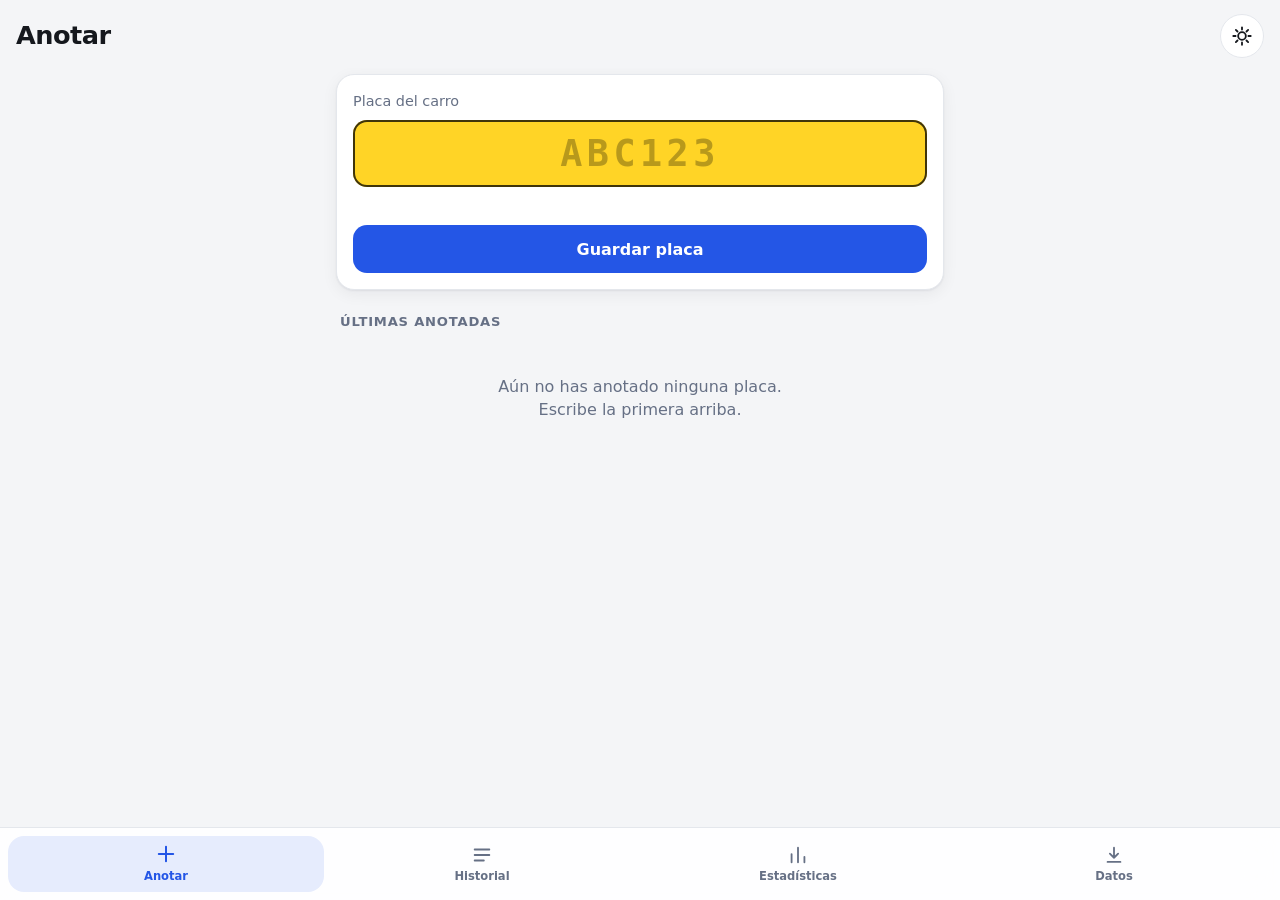
==== app/src/main/assets/index.html @ 3c6f37eb "Convertir Placas en app Android instalable con actualizaciones sobre la versión instalada" ====
<!doctype html>
<html lang="es">
<head>
<meta charset="utf-8">
<meta name="viewport" content="width=device-width, initial-scale=1, viewport-fit=cover">
<title>Placas</title>
<meta name="description" content="Anota las placas de los carros que ves y lleva tus estadísticas.">
<meta name="theme-color" content="#f4f5f7">
<link rel="stylesheet" href="styles.css">
<script>
  // Aplica el tema antes de pintar para evitar parpadeos
  (function () {
    var t = null;
    try { t = localStorage.getItem('placas.tema'); } catch (e) {}
    if (!t) t = matchMedia('(prefers-color-scheme: dark)').matches ? 'dark' : 'light';
    document.documentElement.dataset.theme = t;
  })();
</script>
</head>
<body>
<header class="top">
  <h1 id="titulo">Anotar</h1>
  <button id="btnTema" class="icon-btn" aria-label="Cambiar entre modo claro y oscuro" title="Modo claro / oscuro">
    <svg class="sol" viewBox="0 0 24 24" aria-hidden="true"><circle cx="12" cy="12" r="4.2"/><path d="M12 2.5v2.5M12 19v2.5M2.5 12H5M19 12h2.5M5.3 5.3l1.8 1.8M16.9 16.9l1.8 1.8M5.3 18.7l1.8-1.8M16.9 7.1l1.8-1.8"/></svg>
    <svg class="luna" viewBox="0 0 24 24" aria-hidden="true"><path d="M20 14.5A8.5 8.5 0 0 1 9.5 4a8.5 8.5 0 1 0 10.5 10.5z"/></svg>
  </button>
</header>

<main>
  <!-- ANOTAR -->
  <section class="view active" id="v-anotar">
    <form id="formPlaca" class="card entrada" autocomplete="off">
      <label for="inPlaca">Placa del carro</label>
      <div class="placa-input">
        <input id="inPlaca" type="text" inputmode="text" autocapitalize="characters" autocorrect="off"
               spellcheck="false" maxlength="10" placeholder="ABC123" enterkeyhint="done">
      </div>
      <p id="pista" class="pista" aria-live="polite"></p>
      <button class="btn primario" type="submit">Guardar placa</button>
    </form>

    <div id="resultado" aria-live="polite"></div>

    <h2 class="sub">Últimas anotadas</h2>
    <ul id="recientes" class="lista"></ul>
  </section>

  <!-- HISTORIAL -->
  <section class="view" id="v-historial">
    <div class="buscador">
      <svg viewBox="0 0 24 24" aria-hidden="true"><circle cx="11" cy="11" r="6.5"/><path d="M16 16l4.5 4.5"/></svg>
      <input id="inBuscar" type="search" placeholder="Buscar placa…" autocapitalize="characters" autocomplete="off">
    </div>
    <div class="chips" role="group" aria-label="Filtro">
      <button class="chip on" data-filtro="todas">Todas</button>
      <button class="chip" data-filtro="repetidas">Solo repetidas</button>
    </div>
    <div id="historial"></div>
  </section>

  <!-- ESTADÍSTICAS -->
  <section class="view" id="v-stats">
    <div id="stats"></div>
  </section>

  <!-- DATOS -->
  <section class="view" id="v-datos">
    <div class="card">
      <h2>Tu archivo CSV</h2>
      <p class="muted" id="infoDatos"></p>
      <p class="muted">Los registros se guardan en este celular, en formato CSV, y funcionan sin internet.</p>
      <p class="muted solo-app"><code id="rutaCsv"></code></p>
    </div>
    <div class="card">
      <h2>Exportar</h2>
      <p class="muted">Guarda una copia del CSV en la carpeta que elijas, o compártela.</p>
      <div class="fila">
        <button class="btn primario" id="btnExportar">Guardar CSV</button>
        <button class="btn" id="btnCompartir">Compartir</button>
      </div>
    </div>
    <div class="card">
      <h2>Importar</h2>
      <p class="muted">Carga un CSV exportado antes. Columnas: <code>placa, fecha, hora, iso</code>.</p>
      <label class="radio"><input type="radio" name="modoImp" value="combinar" checked> Combinar con lo que ya tengo</label>
      <label class="radio"><input type="radio" name="modoImp" value="reemplazar"> Reemplazar todo</label>
      <button class="btn" id="btnImportar">Elegir archivo CSV</button>
      <input type="file" id="inArchivo" accept=".csv,text/csv,text/plain" hidden>
    </div>
    <div class="card solo-app">
      <h2>Actualización</h2>
      <p class="muted" id="versionApp"></p>
      <p class="muted" id="estadoAct">La app se actualiza encima de la instalada, sin perder tus placas.</p>
      <button class="btn" id="btnActualizar">Buscar actualización</button>
    </div>
    <div class="card">
      <h2>Borrar</h2>
      <p class="muted">Elimina todos los registros de este celular. Exporta antes si quieres conservarlos.</p>
      <button class="btn peligro" id="btnBorrarTodo">Borrar todo</button>
    </div>
  </section>
</main>

<nav class="tabs" aria-label="Secciones">
  <span class="tab-pill" aria-hidden="true"></span>
  <button class="tab on" data-view="anotar" data-titulo="Anotar">
    <svg viewBox="0 0 24 24" aria-hidden="true"><path d="M12 5v14M5 12h14"/></svg><span>Anotar</span>
  </button>
  <button class="tab" data-view="historial" data-titulo="Historial">
    <svg viewBox="0 0 24 24" aria-hidden="true"><path d="M4 6h16M4 12h16M4 18h10"/></svg><span>Historial</span>
  </button>
  <button class="tab" data-view="stats" data-titulo="Estadísticas">
    <svg viewBox="0 0 24 24" aria-hidden="true"><path d="M5 20V11M12 20V4M19 20v-6"/></svg><span>Estadísticas</span>
  </button>
  <button class="tab" data-view="datos" data-titulo="Datos">
    <svg viewBox="0 0 24 24" aria-hidden="true"><path d="M12 4v11M7.5 10.5L12 15l4.5-4.5M5 19.5h14"/></svg><span>Datos</span>
  </button>
</nav>

<!-- Detalle de una placa -->
<div class="fondo" id="fondo" hidden></div>
<aside class="hoja" id="hoja" role="dialog" aria-modal="true" aria-labelledby="hojaPlaca" hidden>
  <div class="asa" aria-hidden="true"></div>
  <div id="hojaCuerpo"></div>
  <button class="btn" id="btnCerrarHoja">Cerrar</button>
</aside>

<div class="toast" id="toast" role="status" aria-live="polite"></div>

<script src="app.js"></script>
</body>
</html>
---- app/src/main/assets/styles.css ----
:root {
  --bg: #f4f5f7;
  --card: #ffffff;
  --text: #15181d;
  --muted: #667085;
  --line: #e4e7ec;
  --accent: #2456e6;
  --accent-text: #ffffff;
  --accent-soft: #e6ecfd;
  --ok: #12805c;
  --ok-soft: #dff5ec;
  --warn: #9a5b00;
  --warn-soft: #fdefd3;
  --danger: #c62828;
  --plate: #ffd426;
  --plate-text: #15181d;
  --shadow: 0 1px 2px rgba(16, 24, 40, .06), 0 4px 16px rgba(16, 24, 40, .06);
  --ease: cubic-bezier(.22, 1, .36, 1);
  --spring: cubic-bezier(.34, 1.56, .64, 1);
  color-scheme: light;
}
:root[data-theme="dark"] {
  --bg: #0e1116;
  --card: #181c23;
  --text: #eef0f4;
  --muted: #98a2b3;
  --line: #2a303a;
  --accent: #7c9dff;
  --accent-text: #0b1020;
  --accent-soft: #1d2740;
  --ok: #5fd3a6;
  --ok-soft: #12302a;
  --warn: #ffc65c;
  --warn-soft: #3a2c10;
  --danger: #ff7b72;
  --plate: #f2c81f;
  --shadow: 0 1px 2px rgba(0, 0, 0, .4), 0 6px 20px rgba(0, 0, 0, .3);
  color-scheme: dark;
}

* { box-sizing: border-box; -webkit-tap-highlight-color: transparent; }
html, body { height: 100%; }
body {
  margin: 0;
  font: 16px/1.45 system-ui, -apple-system, "Segoe UI", Roboto, sans-serif;
  background: var(--bg);
  color: var(--text);
  transition: background-color .35s var(--ease), color .35s var(--ease);
  overscroll-behavior-y: none;
}
h1, h2, p { margin: 0; }
button, input { font: inherit; color: inherit; }
button { cursor: pointer; }
svg { width: 22px; height: 22px; fill: none; stroke: currentColor; stroke-width: 2; stroke-linecap: round; stroke-linejoin: round; }
code { font-family: ui-monospace, Menlo, Consolas, monospace; font-size: .9em; }
.muted { color: var(--muted); font-size: .92rem; }

/* Cabecera */
.top {
  position: sticky; top: 0; z-index: 5;
  display: flex; align-items: center; justify-content: space-between;
  padding: calc(env(safe-area-inset-top) + 14px) 16px 10px;
  background: color-mix(in srgb, var(--bg) 85%, transparent);
  backdrop-filter: blur(14px); -webkit-backdrop-filter: blur(14px);
}
.top h1 { font-size: 1.6rem; letter-spacing: -.02em; }
.top h1.cambia { animation: titulo .35s var(--ease); }
@keyframes titulo { from { opacity: 0; transform: translateY(6px); } }

.icon-btn {
  position: relative; width: 44px; height: 44px; border-radius: 50%;
  border: 1px solid var(--line); background: var(--card);
  display: grid; place-items: center; overflow: hidden;
  transition: transform .2s var(--spring), background-color .35s;
}
.icon-btn:active { transform: scale(.88); }
.icon-btn svg { position: absolute; transition: transform .5s var(--spring), opacity .3s; }
:root[data-theme="light"] .luna, :root[data-theme="dark"] .sol { opacity: 0; transform: rotate(-90deg) scale(.4); }

/* Vistas */
main { max-width: 640px; margin: 0 auto; padding: 6px 16px calc(96px + env(safe-area-inset-bottom)); }
.view { display: none; }
.view.active { display: block; animation: entra .38s var(--ease); }
@keyframes entra { from { opacity: 0; transform: translateY(14px); } }

.card {
  background: var(--card); border: 1px solid var(--line); border-radius: 18px;
  padding: 16px; margin-bottom: 14px; box-shadow: var(--shadow);
  transition: background-color .35s var(--ease), border-color .35s var(--ease);
}
.card h2 { font-size: 1.05rem; margin-bottom: 6px; }
.card .muted + .muted { margin-top: 6px; }
.sub { font-size: .82rem; text-transform: uppercase; letter-spacing: .06em; color: var(--muted); margin: 22px 4px 8px; font-weight: 600; }

/* Entrada de placa */
.entrada label { display: block; font-size: .9rem; color: var(--muted); margin-bottom: 8px; }
.placa-input {
  background: var(--plate); border-radius: 14px; padding: 5px;
  box-shadow: inset 0 0 0 2px rgba(0, 0, 0, .75);
  transition: transform .25s var(--spring);
}
.placa-input:focus-within { transform: scale(1.015); }
.placa-input.sacude { animation: sacude .4s; }
@keyframes sacude { 20%, 60% { transform: translateX(-7px); } 40%, 80% { transform: translateX(7px); } }
.placa-input input {
  width: 100%; border: 0; outline: 0; background: transparent; color: var(--plate-text);
  text-align: center; text-transform: uppercase;
  font: 700 2.3rem/1.5 ui-monospace, Menlo, Consolas, monospace; letter-spacing: .12em;
}
.placa-input input::placeholder { color: rgba(0, 0, 0, .28); }
.pista { min-height: 1.5em; margin: 8px 2px; font-size: .92rem; color: var(--muted); }
.pista.vista { color: var(--warn); font-weight: 600; }

.btn {
  display: inline-flex; align-items: center; justify-content: center; gap: 8px;
  min-height: 48px; padding: 0 18px; border-radius: 14px;
  border: 1px solid var(--line); background: var(--card); font-weight: 600;
  transition: transform .18s var(--spring), filter .2s, background-color .35s;
}
.btn:active { transform: scale(.96); filter: brightness(.94); }
.btn.primario { background: var(--accent); color: var(--accent-text); border-color: transparent; }
.btn.peligro { color: var(--danger); }
.entrada .btn, #btnCerrarHoja { width: 100%; }
.fila { display: flex; gap: 10px; flex-wrap: wrap; margin-top: 12px; }
.fila .btn { flex: 1; }
.radio { display: flex; align-items: center; gap: 10px; padding: 8px 0; }
.radio input { width: 20px; height: 20px; accent-color: var(--accent); }
#btnImportar, #btnBorrarTodo, #btnActualizar { margin-top: 10px; }
.btn:disabled { opacity: .5; }
#rutaCsv { word-break: break-all; font-size: .8rem; }
[hidden] { display: none !important; }

/* Resultado al guardar */
.aviso {
  border-radius: 18px; padding: 14px 16px; margin-bottom: 4px;
  animation: pop .5s var(--spring);
}
@keyframes pop { from { opacity: 0; transform: scale(.9) translateY(-8px); } }
.aviso.nueva { background: var(--ok-soft); color: var(--ok); }
.aviso.repetida { background: var(--warn-soft); color: var(--warn); }
.aviso strong { display: block; font-size: 1.05rem; }
.aviso dl { margin: 8px 0 0; display: grid; grid-template-columns: auto 1fr; gap: 2px 12px; font-size: .92rem; color: var(--text); }
.aviso dt { color: var(--muted); }
.aviso dd { margin: 0; }
.aviso button { margin-top: 10px; background: none; border: 0; padding: 4px 0; font-weight: 600; color: inherit; text-decoration: underline; }

/* Listas */
.lista { list-style: none; margin: 0; padding: 0; }
.item {
  display: flex; align-items: center; gap: 12px; width: 100%; text-align: left;
  background: var(--card); border: 1px solid var(--line); border-radius: 14px;
  padding: 10px 12px; margin-bottom: 8px;
  animation: item .4s var(--ease) backwards; animation-delay: calc(var(--i, 0) * 28ms);
  transition: transform .18s var(--ease), opacity .25s, background-color .35s, border-color .35s;
}
@keyframes item { from { opacity: 0; transform: translateY(10px); } }
.item:active { transform: scale(.985); }
.item.sale { opacity: 0; transform: translateX(40px); }
.item .abre { flex: 1; display: flex; align-items: center; gap: 12px; background: none; border: 0; padding: 0; text-align: left; min-width: 0; }
.item .cuando { flex: 1; min-width: 0; font-size: .92rem; color: var(--muted); }
.item .cuando b { display: block; color: var(--text); font-weight: 500; }
.placa {
  flex: none; background: var(--plate); color: var(--plate-text);
  font: 700 1rem/1 ui-monospace, Menlo, Consolas, monospace; letter-spacing: .08em;
  padding: 8px 10px; border-radius: 8px; box-shadow: inset 0 0 0 1.5px rgba(0, 0, 0, .7);
}
.placa.grande { font-size: 1.7rem; padding: 12px 18px; border-radius: 12px; }
.veces { flex: none; font-size: .8rem; font-weight: 700; padding: 3px 8px; border-radius: 999px; background: var(--warn-soft); color: var(--warn); }
.borrar { flex: none; width: 40px; height: 40px; border-radius: 50%; border: 0; background: none; color: var(--muted); display: grid; place-items: center; }
.borrar:active { background: var(--line); }
.borrar svg { width: 18px; height: 18px; }
.vacio { text-align: center; color: var(--muted); padding: 36px 12px; animation: entra .4s var(--ease); }
.mas { width: 100%; margin-top: 6px; }

.buscador { position: relative; margin-bottom: 10px; }
.buscador svg { position: absolute; left: 14px; top: 13px; color: var(--muted); }
.buscador input {
  width: 100%; height: 48px; padding: 0 14px 0 46px; border-radius: 14px;
  border: 1px solid var(--line); background: var(--card); outline: 0; text-transform: uppercase;
  transition: border-color .2s, box-shadow .2s, background-color .35s;
}
.buscador input::placeholder { text-transform: none; }
.buscador input:focus { border-color: var(--accent); box-shadow: 0 0 0 3px var(--accent-soft); }
.chips { display: flex; gap: 8px; margin-bottom: 6px; }
.chip { height: 36px; padding: 0 14px; border-radius: 999px; border: 1px solid var(--line); background: var(--card); font-size: .9rem; font-weight: 600; color: var(--muted); transition: all .25s var(--ease); }
.chip.on { background: var(--accent); border-color: transparent; color: var(--accent-text); }

/* Estadísticas */
.kpis { display: grid; grid-template-columns: repeat(2, 1fr); gap: 10px; margin-bottom: 14px; }
.kpi { background: var(--card); border: 1px solid var(--line); border-radius: 16px; padding: 14px; animation: item .45s var(--ease) backwards; animation-delay: calc(var(--i, 0) * 45ms); transition: background-color .35s, border-color .35s; }
.kpi b { display: block; font-size: 1.75rem; letter-spacing: -.02em; font-variant-numeric: tabular-nums; }
.kpi span { color: var(--muted); font-size: .86rem; }
.barras { display: flex; align-items: flex-end; gap: 4px; height: 130px; margin-top: 12px; }
.barra { flex: 1; display: flex; flex-direction: column; align-items: center; justify-content: flex-end; height: 100%; gap: 4px; min-width: 0; }
.barra i { display: block; width: 100%; max-width: 26px; border-radius: 5px 5px 2px 2px; background: var(--accent); height: 0; min-height: 2px; opacity: .9; transition: height .7s var(--ease); transition-delay: calc(var(--i, 0) * 22ms); }
.barra.cero i { background: var(--line); }
.barra.max i { opacity: 1; }
.barra small { font-size: .66rem; color: var(--muted); white-space: nowrap; }
.barra em { font-style: normal; font-size: .68rem; color: var(--text); font-variant-numeric: tabular-nums; }
.datos { margin: 8px 0 0; display: grid; grid-template-columns: 1fr auto; gap: 8px 12px; font-size: .95rem; }
.datos dt { color: var(--muted); }
.datos dd { margin: 0; font-weight: 600; text-align: right; }
.card .lista { margin-top: 10px; }
.card .item { box-shadow: none; }
.card .item:last-child { margin-bottom: 0; }

/* Hoja de detalle */
.fondo { position: fixed; inset: 0; z-index: 20; background: rgba(0, 0, 0, .45); opacity: 0; transition: opacity .3s; }
.fondo.ver { opacity: 1; }
.hoja {
  position: fixed; left: 0; right: 0; bottom: 0; z-index: 21;
  max-width: 640px; margin: 0 auto; max-height: 86vh; overflow-y: auto;
  background: var(--card); border-radius: 24px 24px 0 0;
  padding: 10px 18px calc(18px + env(safe-area-inset-bottom));
  transform: translateY(105%); transition: transform .45s var(--ease);
}
.hoja.ver { transform: none; }
.asa { width: 40px; height: 5px; border-radius: 3px; background: var(--line); margin: 0 auto 16px; }
.hoja-cab { display: flex; align-items: center; gap: 14px; margin-bottom: 6px; }
.hoja-cab p { color: var(--muted); }
.linea { list-style: none; margin: 16px 0; padding: 0 0 0 6px; }
.linea li { position: relative; padding: 0 0 16px 22px; border-left: 2px solid var(--line); animation: item .4s var(--ease) backwards; animation-delay: calc(var(--i, 0) * 40ms); }
.linea li:last-child { border-left-color: transparent; padding-bottom: 0; }
.linea li::before { content: ""; position: absolute; left: -7px; top: 3px; width: 12px; height: 12px; border-radius: 50%; background: var(--accent); box-shadow: 0 0 0 3px var(--card); }
.linea b { display: block; font-weight: 600; }
.linea span { color: var(--muted); font-size: .88rem; }

/* Toast */
.toast {
  position: fixed; left: 50%; bottom: calc(92px + env(safe-area-inset-bottom)); z-index: 30;
  display: flex; align-items: center; gap: 14px; max-width: calc(100vw - 32px);
  background: var(--text); color: var(--bg); padding: 12px 16px; border-radius: 14px;
  font-size: .94rem; box-shadow: var(--shadow);
  transform: translate(-50%, 30px); opacity: 0; pointer-events: none;
  transition: transform .4s var(--spring), opacity .25s;
}
.toast.ver { transform: translate(-50%, 0); opacity: 1; pointer-events: auto; }
.toast button { background: none; border: 0; color: inherit; font-weight: 700; text-decoration: underline; padding: 0; }

/* Barra inferior */
.tabs {
  position: fixed; left: 0; right: 0; bottom: 0; z-index: 10;
  display: grid; grid-template-columns: repeat(4, 1fr);
  padding: 8px 8px calc(8px + env(safe-area-inset-bottom));
  background: color-mix(in srgb, var(--card) 90%, transparent);
  backdrop-filter: blur(16px); -webkit-backdrop-filter: blur(16px);
  border-top: 1px solid var(--line);
  transition: background-color .35s, border-color .35s;
}
.tab-pill {
  position: absolute; top: 8px; left: 8px; height: 56px; width: calc((100% - 16px) / 4);
  border-radius: 16px; background: var(--accent-soft);
  transform: translateX(calc(var(--pos, 0) * 100%)); transition: transform .45s var(--ease), background-color .35s;
}
.tab { position: relative; height: 56px; border: 0; background: none; display: flex; flex-direction: column; align-items: center; justify-content: center; gap: 2px; color: var(--muted); font-size: .72rem; font-weight: 600; transition: color .25s; }
.tab svg { transition: transform .35s var(--spring); }
.tab.on { color: var(--accent); }
.tab.on svg { transform: translateY(-1px) scale(1.12); }
.tab:active svg { transform: scale(.85); }

/* Cambio de tema con revelado circular */
::view-transition-old(root), ::view-transition-new(root) { animation: none; mix-blend-mode: normal; }
::view-transition-new(root) { animation: revela .55s var(--ease); }
@keyframes revela { from { clip-path: circle(0 at var(--tx, 90%) var(--ty, 5%)); } to { clip-path: circle(150vmax at var(--tx, 90%) var(--ty, 5%)); } }

:focus-visible { outline: 2px solid var(--accent); outline-offset: 2px; }
.placa-input input:focus-visible { outline: 0; }

@media (prefers-reduced-motion: reduce) {
  *, *::before, *::after { animation-duration: .01ms !important; animation-delay: 0s !important; transition-duration: .01ms !important; transition-delay: 0s !important; }
}
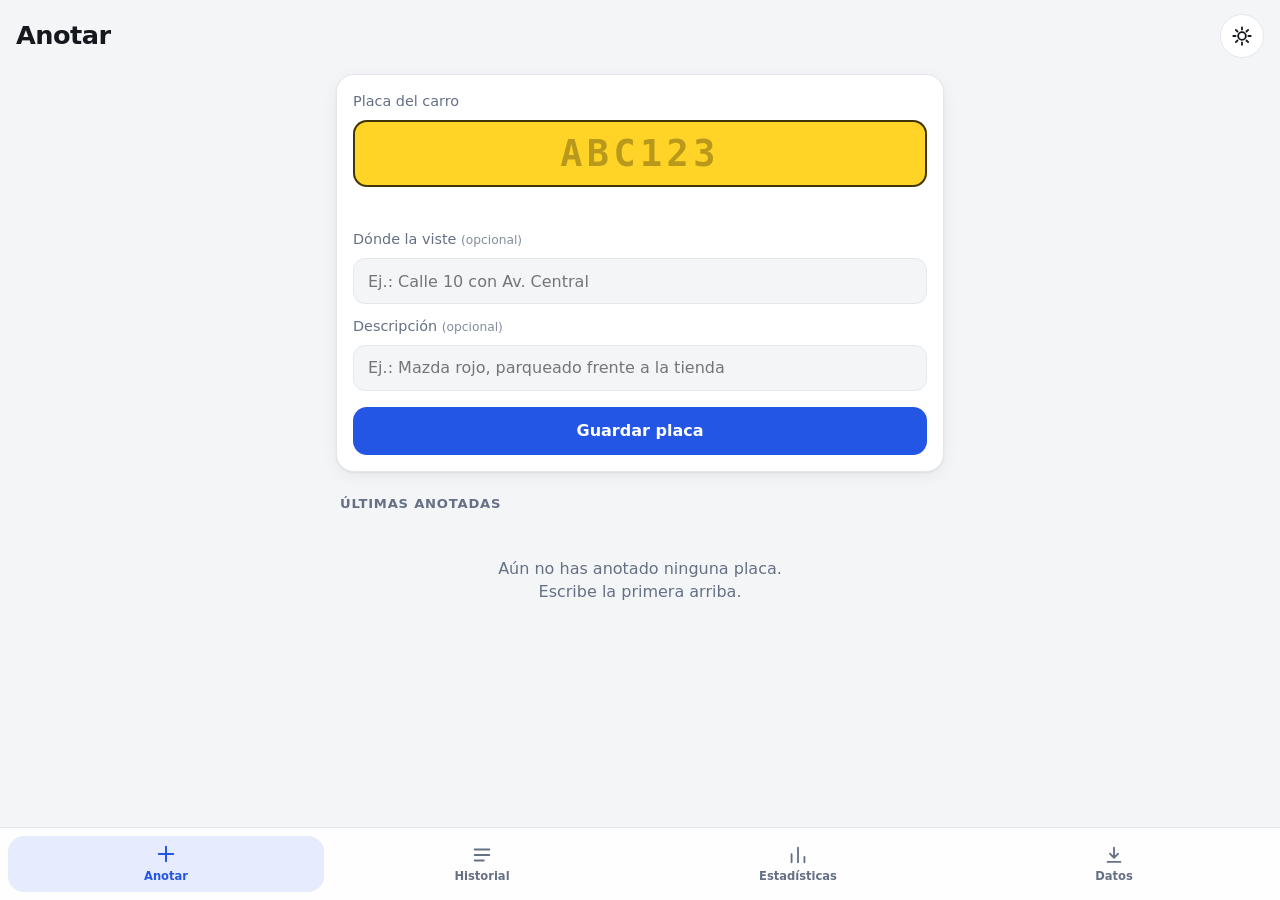
==== commit 3cdc3607: "Añadir lugar y descripción a cada registro, con patrones y lugares frecuentes" ====
--- a/app/src/main/assets/index.html
+++ b/app/src/main/assets/index.html
@@ -36,6 +36,11 @@
                spellcheck="false" maxlength="10" placeholder="ABC123" enterkeyhint="done">
       </div>
       <p id="pista" class="pista" aria-live="polite"></p>
+      <label for="inLugar">Dónde la viste <small>(opcional)</small></label>
+      <input id="inLugar" class="campo" type="text" maxlength="80" placeholder="Ej.: Calle 10 con Av. Central" autocapitalize="sentences" enterkeyhint="next">
+      <div id="chipsLugar" class="chips sugeridos" aria-label="Lugares recientes"></div>
+      <label for="inNota">Descripción <small>(opcional)</small></label>
+      <input id="inNota" class="campo" type="text" maxlength="200" placeholder="Ej.: Mazda rojo, parqueado frente a la tienda" autocapitalize="sentences" enterkeyhint="done">
       <button class="btn primario" type="submit">Guardar placa</button>
     </form>
 
@@ -49,7 +54,7 @@
   <section class="view" id="v-historial">
     <div class="buscador">
       <svg viewBox="0 0 24 24" aria-hidden="true"><circle cx="11" cy="11" r="6.5"/><path d="M16 16l4.5 4.5"/></svg>
-      <input id="inBuscar" type="search" placeholder="Buscar placa…" autocapitalize="characters" autocomplete="off">
+      <input id="inBuscar" type="search" placeholder="Buscar placa, lugar o descripción…" autocomplete="off">
     </div>
     <div class="chips" role="group" aria-label="Filtro">
       <button class="chip on" data-filtro="todas">Todas</button>
@@ -81,7 +86,7 @@
     </div>
     <div class="card">
       <h2>Importar</h2>
-      <p class="muted">Carga un CSV exportado antes. Columnas: <code>placa, fecha, hora, iso</code>.</p>
+      <p class="muted">Carga un CSV exportado antes. Columnas: <code>placa, fecha, hora, iso, lugar, nota</code>.</p>
       <label class="radio"><input type="radio" name="modoImp" value="combinar" checked> Combinar con lo que ya tengo</label>
       <label class="radio"><input type="radio" name="modoImp" value="reemplazar"> Reemplazar todo</label>
       <button class="btn" id="btnImportar">Elegir archivo CSV</button>
--- a/app/src/main/assets/styles.css
+++ b/app/src/main/assets/styles.css
@@ -176,10 +176,9 @@
 .buscador svg { position: absolute; left: 14px; top: 13px; color: var(--muted); }
 .buscador input {
   width: 100%; height: 48px; padding: 0 14px 0 46px; border-radius: 14px;
-  border: 1px solid var(--line); background: var(--card); outline: 0; text-transform: uppercase;
+  border: 1px solid var(--line); background: var(--card); outline: 0;
   transition: border-color .2s, box-shadow .2s, background-color .35s;
 }
-.buscador input::placeholder { text-transform: none; }
 .buscador input:focus { border-color: var(--accent); box-shadow: 0 0 0 3px var(--accent-soft); }
 .chips { display: flex; gap: 8px; margin-bottom: 6px; }
 .chip { height: 36px; padding: 0 14px; border-radius: 999px; border: 1px solid var(--line); background: var(--card); font-size: .9rem; font-weight: 600; color: var(--muted); transition: all .25s var(--ease); }
@@ -269,3 +268,28 @@
 @media (prefers-reduced-motion: reduce) {
   *, *::before, *::after { animation-duration: .01ms !important; animation-delay: 0s !important; transition-duration: .01ms !important; transition-delay: 0s !important; }
 }
+
+/* Lugar y descripción */
+.entrada label small { font-size: .85em; opacity: .8; }
+.entrada label[for="inLugar"], .entrada label[for="inNota"] { margin-top: 12px; }
+.campo {
+  width: 100%; height: 46px; padding: 0 14px; border-radius: 12px;
+  border: 1px solid var(--line); background: var(--bg); outline: 0;
+  transition: border-color .2s, box-shadow .2s, background-color .35s;
+}
+.campo:focus { border-color: var(--accent); box-shadow: 0 0 0 3px var(--accent-soft); }
+.entrada .btn { margin-top: 16px; }
+.sugeridos { flex-wrap: wrap; margin: 8px 0 0; }
+.sugeridos:empty { display: none; }
+.chip.mini { height: 32px; padding: 0 12px; font-size: .84rem; max-width: 100%; overflow: hidden; text-overflow: ellipsis; white-space: nowrap; animation: item .35s var(--ease) backwards; }
+.chip.mini:active { transform: scale(.94); }
+.item .cuando em { display: block; font-style: normal; font-size: .86rem; overflow: hidden; text-overflow: ellipsis; white-space: nowrap; }
+.item .cuando b { overflow-wrap: anywhere; }
+.veces.neutro { background: var(--accent-soft); color: var(--accent); }
+.aviso .igual { margin-top: 8px; font-weight: 600; }
+.patron { margin-top: 12px; padding: 10px 12px; border-radius: 12px; background: var(--accent-soft); color: var(--text); font-size: .93rem; }
+.linea .dato { display: block; color: var(--text); font-size: .9rem; margin-top: 2px; }
+.enlace { background: none; border: 0; padding: 6px 0 0; color: var(--accent); font-size: .86rem; font-weight: 600; }
+.edita { display: grid; gap: 8px; margin-top: 8px; }
+.edita .fila { margin-top: 0; }
+.datos dd { overflow-wrap: anywhere; }
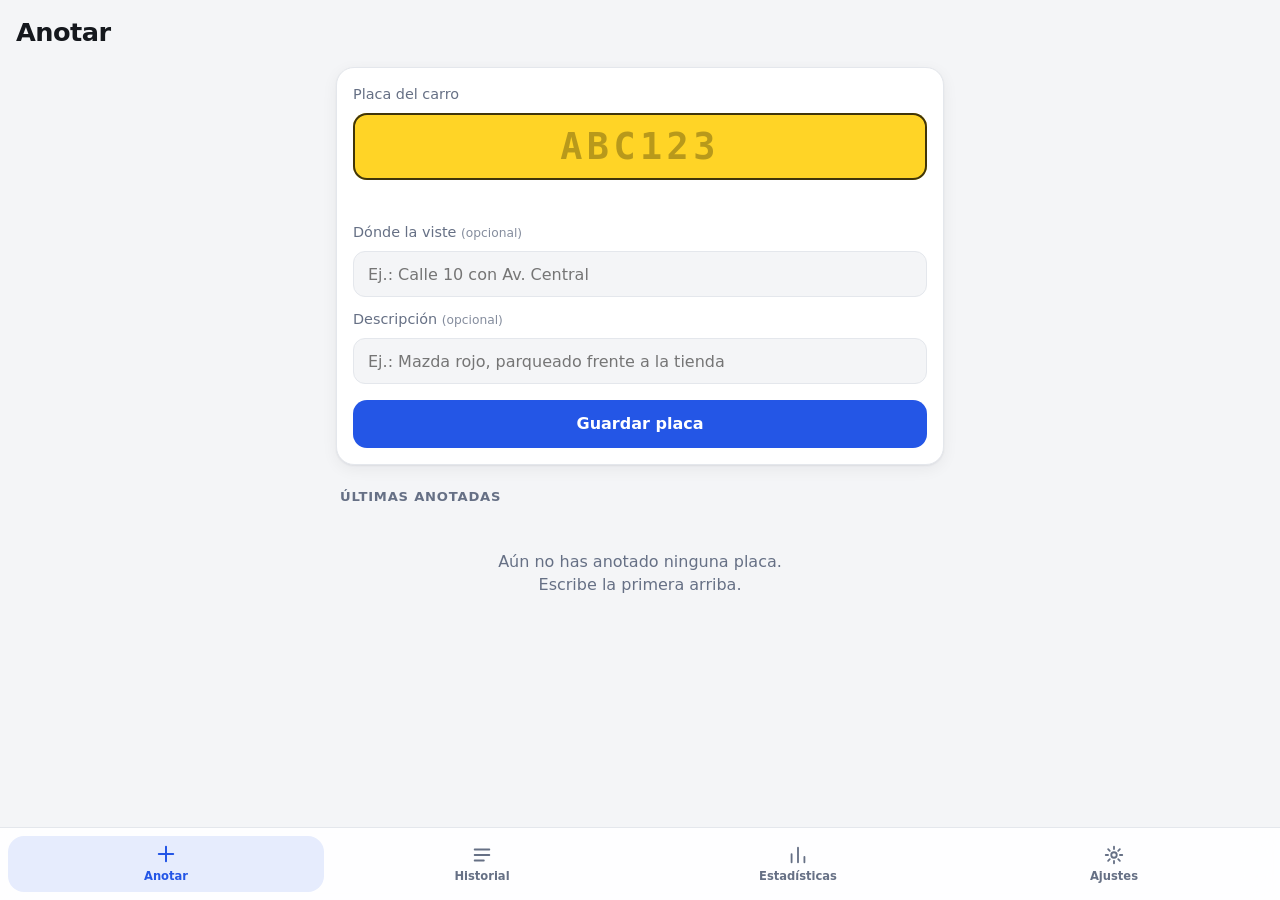
==== commit de25caeb: "Añadir sección de Ajustes con modo oscuro, versión y sello de autor" ====
--- a/app/src/main/assets/index.html
+++ b/app/src/main/assets/index.html
@@ -20,10 +20,6 @@
 <body>
 <header class="top">
   <h1 id="titulo">Anotar</h1>
-  <button id="btnTema" class="icon-btn" aria-label="Cambiar entre modo claro y oscuro" title="Modo claro / oscuro">
-    <svg class="sol" viewBox="0 0 24 24" aria-hidden="true"><circle cx="12" cy="12" r="4.2"/><path d="M12 2.5v2.5M12 19v2.5M2.5 12H5M19 12h2.5M5.3 5.3l1.8 1.8M16.9 16.9l1.8 1.8M5.3 18.7l1.8-1.8M16.9 7.1l1.8-1.8"/></svg>
-    <svg class="luna" viewBox="0 0 24 24" aria-hidden="true"><path d="M20 14.5A8.5 8.5 0 0 1 9.5 4a8.5 8.5 0 1 0 10.5 10.5z"/></svg>
-  </button>
 </header>
 
 <main>
@@ -68,8 +64,17 @@
     <div id="stats"></div>
   </section>
 
-  <!-- DATOS -->
+  <!-- AJUSTES -->
   <section class="view" id="v-datos">
+    <h2 class="sub">Apariencia</h2>
+    <div class="card">
+      <button id="btnTema" class="ajuste" role="switch" aria-checked="false">
+        <span><b>Modo oscuro</b><small id="temaTxt">Tema claro activado</small></span>
+        <i class="interruptor" aria-hidden="true"></i>
+      </button>
+    </div>
+
+    <h2 class="sub">Datos</h2>
     <div class="card">
       <h2>Tu archivo CSV</h2>
       <p class="muted" id="infoDatos"></p>
@@ -92,16 +97,31 @@
       <button class="btn" id="btnImportar">Elegir archivo CSV</button>
       <input type="file" id="inArchivo" accept=".csv,text/csv,text/plain" hidden>
     </div>
+    <div class="card">
+      <h2>Borrar</h2>
+      <p class="muted">Elimina todos los registros de este celular. Exporta antes si quieres conservarlos.</p>
+      <button class="btn peligro" id="btnBorrarTodo">Borrar todo</button>
+    </div>
+
+    <h2 class="sub solo-app">Actualización</h2>
     <div class="card solo-app">
-      <h2>Actualización</h2>
+      <h2>Buscar versión nueva</h2>
       <p class="muted" id="versionApp"></p>
       <p class="muted" id="estadoAct">La app se actualiza encima de la instalada, sin perder tus placas.</p>
       <button class="btn" id="btnActualizar">Buscar actualización</button>
     </div>
-    <div class="card">
-      <h2>Borrar</h2>
-      <p class="muted">Elimina todos los registros de este celular. Exporta antes si quieres conservarlos.</p>
-      <button class="btn peligro" id="btnBorrarTodo">Borrar todo</button>
+
+    <h2 class="sub">Acerca de</h2>
+    <div class="card acerca">
+      <svg class="sello" viewBox="0 0 100 100" role="img" aria-label="Sello del autor">
+        <defs><linearGradient id="selloFondo" x1="0" y1="0" x2="0" y2="1"><stop offset="0" stop-color="#181A20"/><stop offset="1" stop-color="#0E0F13"/></linearGradient></defs>
+        <rect width="100" height="100" rx="24" fill="url(#selloFondo)" stroke="none"/>
+        <rect x="2.25" y="2.25" width="95.5" height="95.5" rx="21.75" fill="none" stroke="#3A3F4B" stroke-width="1.5"/>
+        <rect x="30" y="27" width="11" height="46" rx="2" fill="#F2F3F5" stroke="none"/>
+        <path d="M47 32.5A19 17.5 0 0 1 47 67.5" fill="none" stroke="#F2F3F5" stroke-width="11" stroke-linecap="butt"/>
+      </svg>
+      <b>Placas</b>
+      <span id="versionAcerca"></span>
     </div>
   </section>
 </main>
@@ -117,8 +137,8 @@
   <button class="tab" data-view="stats" data-titulo="Estadísticas">
     <svg viewBox="0 0 24 24" aria-hidden="true"><path d="M5 20V11M12 20V4M19 20v-6"/></svg><span>Estadísticas</span>
   </button>
-  <button class="tab" data-view="datos" data-titulo="Datos">
-    <svg viewBox="0 0 24 24" aria-hidden="true"><path d="M12 4v11M7.5 10.5L12 15l4.5-4.5M5 19.5h14"/></svg><span>Datos</span>
+  <button class="tab" data-view="datos" data-titulo="Ajustes">
+    <svg viewBox="0 0 24 24" aria-hidden="true"><circle cx="12" cy="12" r="3"/><path d="M12 3v2.5M12 18.5V21M3 12h2.5M18.5 12H21M5.6 5.6l1.8 1.8M16.6 16.6l1.8 1.8M5.6 18.4l1.8-1.8M16.6 7.4l1.8-1.8"/></svg><span>Ajustes</span>
   </button>
 </nav>
 
--- a/app/src/main/assets/styles.css
+++ b/app/src/main/assets/styles.css
@@ -293,3 +293,19 @@
 .edita { display: grid; gap: 8px; margin-top: 8px; }
 .edita .fila { margin-top: 0; }
 .datos dd { overflow-wrap: anywhere; }
+
+/* Ajustes */
+#v-datos .sub:first-child { margin-top: 8px; }
+.ajuste { display: flex; align-items: center; justify-content: space-between; gap: 14px; width: 100%; min-height: 48px; background: none; border: 0; padding: 0; text-align: left; }
+.ajuste b { display: block; font-weight: 600; }
+.ajuste small { color: var(--muted); font-size: .88rem; }
+.interruptor { flex: none; position: relative; width: 52px; height: 30px; border-radius: 999px; background: var(--line); transition: background-color .3s var(--ease); }
+.interruptor::after { content: ""; position: absolute; top: 3px; left: 3px; width: 24px; height: 24px; border-radius: 50%; background: #fff; box-shadow: 0 1px 3px rgba(0, 0, 0, .3); transition: transform .35s var(--spring); }
+.ajuste[aria-checked="true"] .interruptor { background: var(--accent); }
+.ajuste[aria-checked="true"] .interruptor::after { transform: translateX(22px); }
+.ajuste:active .interruptor::after { width: 28px; }
+.acerca { display: flex; flex-direction: column; align-items: center; padding: 22px 16px; text-align: center; }
+.sello { width: 64px; height: 64px; margin-bottom: 12px; }
+.acerca b { font-size: 1.35rem; font-weight: 800; letter-spacing: -.01em; }
+.acerca span { margin-top: 2px; font-size: .86rem; color: var(--muted); }
+.acerca span:empty { display: none; }
